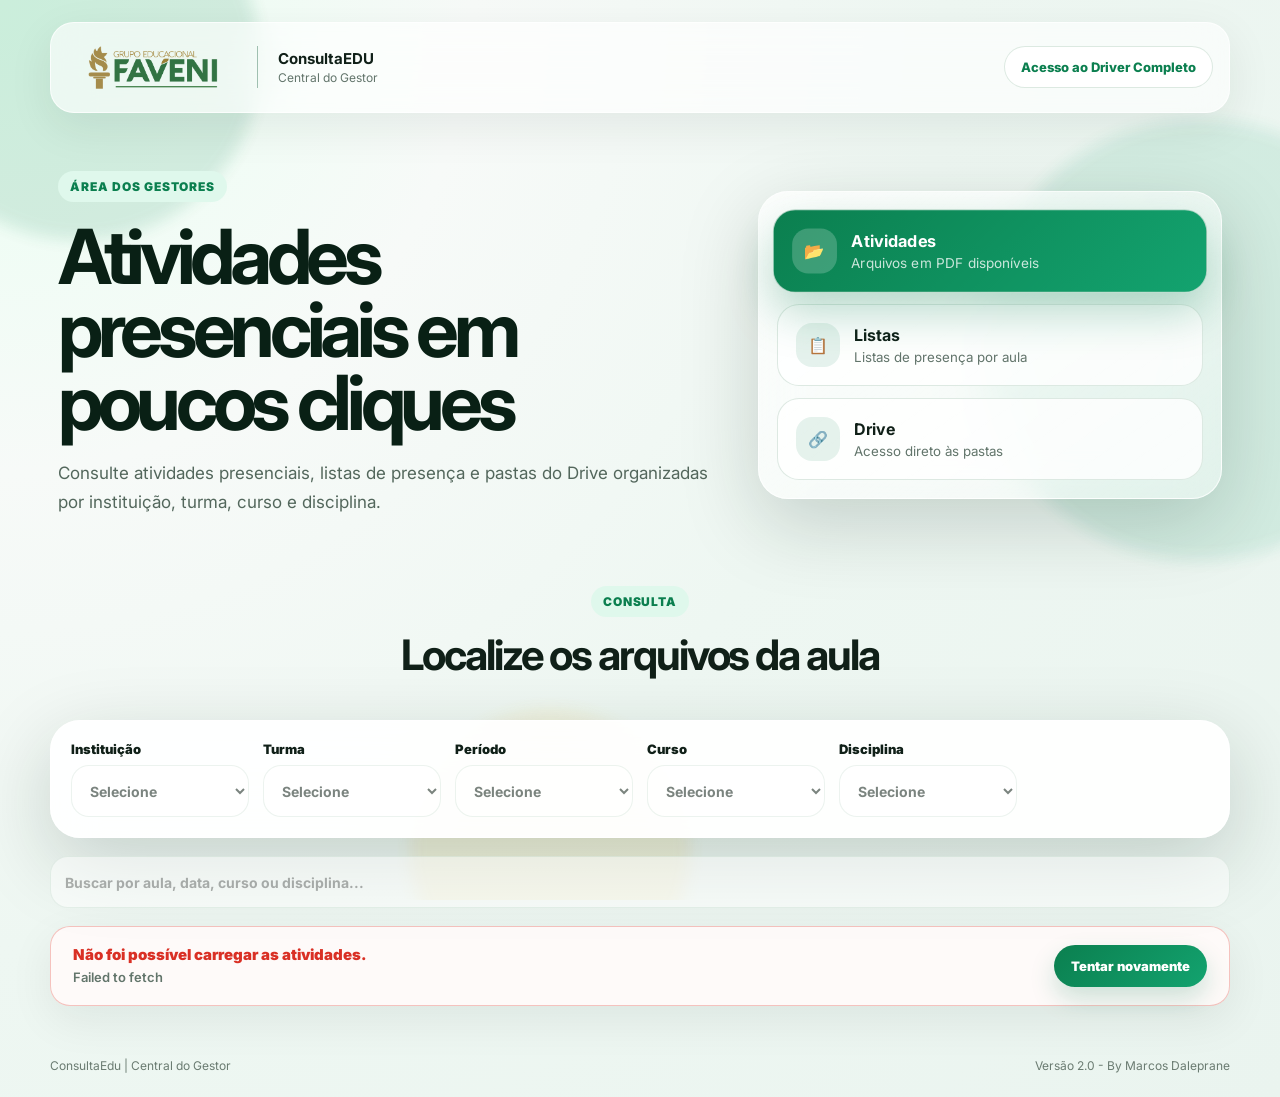
==== index.html @ b2629a64 "ATT" ====
<!DOCTYPE html>
<html lang="pt-BR">
<head>
  <meta charset="UTF-8" />
  <meta name="viewport" content="width=device-width, initial-scale=1.0" />

  <title>ConsultaEDU | Central do Gestor</title>
  <link rel="icon" type="image/png" href="../favicon.png">

  <link rel="preconnect" href="https://fonts.googleapis.com">
  <link rel="preconnect" href="https://fonts.gstatic.com" crossorigin>
  <link href="https://fonts.googleapis.com/css2?family=Inter:wght@400;600;700;800;900&display=swap" rel="stylesheet">

  <link rel="stylesheet" href="style.css?v=3" />
</head>
<body>

<div class="page-bg">
  <div class="orb orb-1"></div>
  <div class="orb orb-2"></div>
  <div class="orb orb-3"></div>
</div>

<header class="hero">
  <nav class="topbar">
    <div class="brand">
      <img src="../grupo-faveni.png" alt="Grupo Educacional FAVENI" class="brand-logo">

      <div class="brand-divider"></div>

      <div class="brand-text">
        <strong>ConsultaEDU</strong>
        <span>Central do Gestor</span>
      </div>
    </div>

    <a class="topbar-link" href="https://drive.google.com/drive/folders/17gSb-hrzUjOFgUh5Elm1ynC3Q3QbxxSM?usp=sharing">
      Acesso ao Driver Completo
    </a>
  </nav>

  <section class="hero-content">
    <div class="hero-copy">
      <div class="eyebrow">Área dos gestores</div>
      <h1>Atividades presenciais em poucos cliques</h1>
      <p>
        Consulte atividades presenciais, listas de presença e pastas do Drive
        organizadas por instituição, turma, curso e disciplina.
      </p>
    </div>

    <div class="hero-panel">
      <div class="mini-card active">
        <span>📂</span>
        <div>
          <strong>Atividades</strong>
          <small>Arquivos em PDF disponíveis</small>
        </div>
      </div>

      <div class="mini-card">
        <span>📋</span>
        <div>
          <strong>Listas</strong>
          <small>Listas de presença por aula</small>
        </div>
      </div>

      <div class="mini-card">
        <span>🔗</span>
        <div>
          <strong>Drive</strong>
          <small>Acesso direto às pastas</small>
        </div>
      </div>
    </div>
  </section>
</header>

<main class="container">

  <section class="section-title">
    <span>Consulta</span>
    <h2>Localize os arquivos da aula</h2>
  </section>

  <section id="avisos" class="avisos"></section>

  <section class="painel-filtros" id="painelFiltros">
    <div class="campo">
      <label for="instituicao">Instituição</label>
      <select id="instituicao" disabled>
        <option value="">Selecione</option>
      </select>
    </div>

    <div class="campo">
      <label for="turma">Turma</label>
      <select id="turma" disabled>
        <option value="">Selecione</option>
      </select>
    </div>

    <div class="campo">
      <label for="periodo">Período</label>
      <select id="periodo" disabled>
        <option value="">Selecione</option>
      </select>
    </div>

    <div class="campo" id="campoIngresso" hidden>
      <label for="ingresso">Mês de ingresso</label>
      <select id="ingresso" disabled>
        <option value="">Selecione</option>
      </select>
    </div>

    <div class="campo">
      <label for="curso">Curso</label>
      <select id="curso" disabled>
        <option value="">Selecione</option>
      </select>
    </div>

    <div class="campo" id="campoDisciplina">
      <label for="disciplina">Disciplina</label>
      <select id="disciplina" disabled>
        <option value="">Selecione</option>
      </select>
    </div>
  </section>

  <section class="busca">
    <input
      id="pesquisa"
      type="text"
      placeholder="Buscar por aula, data, curso ou disciplina..."
      disabled
    />
  </section>

  <section id="carregamentoBase" class="carregamento-base" aria-live="polite">
    <div class="carregamento-spinner" aria-hidden="true"></div>

    <div class="carregamento-texto">
      <strong id="carregamentoTitulo">Carregando a base de atividades...</strong>
      <span id="carregamentoMensagem">Na primeira abertura, isso pode levar alguns segundos.</span>
    </div>

    <button id="botaoTentarNovamente" class="botao-recarregar" type="button" hidden>
      Tentar novamente
    </button>
  </section>

  <section id="status" class="status oculto">Aguardando carregamento...</section>

  <section id="resultado" class="resultado"></section>

</main>

<footer class="footer">
  <span>ConsultaEdu | Central do Gestor</span>
  <span>Versão 2.0 - By Marcos Daleprane</span>
</footer>

<script src="app.js?v=18"></script>
</body>
</html>
---- style.css ----
:root {
  --surface: rgba(255, 255, 255, 0.92);
  --text: #102018;
  --muted: #62756b;
  --green: #0b7f4f;
  --green-2: #13a36f;
  --green-3: #dff8ec;
  --yellow: #f3c74f;
  --border: rgba(213, 228, 219, 0.82);
  --shadow: 0 24px 80px rgba(5, 35, 22, 0.18);
}

* {
  box-sizing: border-box;
}

body {
  margin: 0;
  min-height: 100vh;
  font-family: "Inter", Arial, sans-serif;
  color: var(--text);
  background: radial-gradient(circle at top left, #e9fff2 0, #f7faf8 28%, #eef7f2 56%, #eaf4ef 100%);
  overflow-x: hidden;
}

.page-bg {
  position: fixed;
  inset: 0;
  pointer-events: none;
  overflow: hidden;
  z-index: -1;
}

.orb {
  position: absolute;
  border-radius: 999px;
  filter: blur(8px);
  opacity: 0.75;
}

.orb-1 {
  width: 360px;
  height: 360px;
  background: rgba(11, 127, 79, 0.18);
  top: -120px;
  left: -100px;
}

.orb-2 {
  width: 440px;
  height: 440px;
  background: rgba(19, 163, 111, 0.16);
  right: -140px;
  top: 120px;
}

.orb-3 {
  width: 280px;
  height: 280px;
  background: rgba(243, 199, 79, 0.18);
  bottom: -90px;
  left: 32%;
}

.hero {
  max-width: 1220px;
  margin: 0 auto;
  padding: 22px 20px 14px;
}

.topbar {
  min-height: 74px;
  padding: 14px 16px;
  border-radius: 24px;
  background: rgba(255, 255, 255, 0.62);
  border: 1px solid rgba(255, 255, 255, 0.72);
  backdrop-filter: blur(20px);
  box-shadow: 0 14px 45px rgba(5, 35, 22, 0.08);
  display: flex;
  justify-content: space-between;
  gap: 18px;
  align-items: center;
}

.brand {
  display: flex;
  align-items: center;
}

.brand-logo {
  width: 170px;
  max-width: 170px;
  height: auto;
  display: block;
  object-fit: contain;
  flex-shrink: 0;
}

.brand-divider {
  width: 1px;
  height: 42px;
  background: rgba(0, 80, 45, 0.35);
  margin: 0 20px;
  flex-shrink: 0;
}

.brand-text strong,
.brand-text span {
  display: block;
}

.brand strong {
  font-size: 15px;
}

.brand span {
  margin-top: 2px;
  color: var(--muted);
  font-size: 12px;
}

.topbar-link {
  padding: 12px 16px;
  border-radius: 999px;
  color: var(--green);
  background: #fff;
  border: 1px solid var(--border);
  font-size: 13px;
  font-weight: 800;
  text-decoration: none;
}

.hero-content {
  padding: 58px 8px 28px;
  display: grid;
  grid-template-columns: 1.18fr 0.82fr;
  gap: 32px;
  align-items: center;
}

.eyebrow {
  width: fit-content;
  padding: 8px 12px;
  border-radius: 999px;
  background: var(--green-3);
  color: var(--green);
  font-weight: 900;
  font-size: 12px;
  text-transform: uppercase;
  letter-spacing: 0.08em;
}

h1, h2, h3, p {
  margin: 0;
}

.hero-copy h1 {
  margin-top: 18px;
  max-width: 760px;
  font-size: clamp(38px, 6vw, 76px);
  line-height: 0.96;
  letter-spacing: -0.07em;
  color: #092015;
}

.hero-copy p {
  max-width: 660px;
  margin-top: 20px;
  color: #53675c;
  font-size: 17px;
  line-height: 1.75;
}

.hero-panel {
  padding: 18px;
  border-radius: 30px;
  background: linear-gradient(145deg, rgba(255,255,255,0.78), rgba(255,255,255,0.36));
  border: 1px solid rgba(255,255,255,0.76);
  box-shadow: var(--shadow);
  backdrop-filter: blur(20px);
  display: grid;
  gap: 12px;
}

.mini-card {
  padding: 18px;
  border-radius: 22px;
  background: rgba(255,255,255,0.8);
  border: 1px solid rgba(213,228,219,0.8);
  display: flex;
  gap: 14px;
  align-items: center;
}

.mini-card.active {
  background: linear-gradient(135deg, var(--green), var(--green-2));
  color: #fff;
  transform: scale(1.02);
  box-shadow: 0 20px 44px rgba(11,127,79,0.28);
}

.mini-card span {
  width: 44px;
  height: 44px;
  display: grid;
  place-items: center;
  border-radius: 16px;
  background: rgba(11,127,79,0.1);
}

.mini-card.active span {
  background: rgba(255,255,255,0.2);
}

.mini-card strong,
.mini-card small {
  display: block;
}

.mini-card small {
  margin-top: 4px;
  color: var(--muted);
}

.mini-card.active small {
  color: rgba(255,255,255,0.78);
}

.container {
  max-width: 1220px;
  margin: 0 auto 32px;
  padding: 0 20px;
}

.section-title {
  text-align: center;
  margin: 26px auto 22px;
}

.section-title span {
  display: inline-block;
  padding: 8px 12px;
  border-radius: 999px;
  background: var(--green-3);
  color: var(--green);
  font-size: 12px;
  font-weight: 900;
  text-transform: uppercase;
  letter-spacing: 0.08em;
}

.section-title h2 {
  margin-top: 12px;
  font-size: clamp(28px, 4vw, 42px);
  letter-spacing: -0.05em;
}

.avisos {
  margin: 0 auto 18px;
  display: grid;
  gap: 12px;
}

.aviso {
  padding: 18px 20px;
  border-radius: 22px;
  background: rgba(255, 248, 220, 0.9);
  border: 1px solid rgba(243, 199, 79, 0.55);
  box-shadow: 0 14px 45px rgba(5,35,22,0.08);
  color: #5d4300;
}

.painel-filtros {
  padding: 20px;
  border-radius: 30px;
  background: var(--surface);
  border: 1px solid rgba(255,255,255,0.9);
  box-shadow: var(--shadow);
  backdrop-filter: blur(22px);
  display: grid;
  grid-template-columns: repeat(auto-fit, minmax(180px, 1fr));
  gap: 14px;
}

#campoIngresso[hidden] {
  display: none !important;
}

.campo label {
  display: block;
  margin-bottom: 8px;
  color: var(--text);
  font-size: 13px;
  font-weight: 900;
}

select,
input {
  width: 100%;
  min-height: 52px;
  padding: 0 14px;
  border-radius: 18px;
  border: 1px solid var(--border);
  background: rgba(255,255,255,0.92);
  color: var(--text);
  font-family: "Inter", Arial, sans-serif;
  font-size: 14px;
  font-weight: 700;
  outline: none;
}

select:disabled {
  opacity: 0.55;
  cursor: not-allowed;
}

select:focus,
input:focus {
  border-color: rgba(11,127,79,0.55);
  box-shadow: 0 0 0 4px rgba(11,127,79,0.1);
}

.busca {
  margin: 18px 0;
}

.status {
  margin: 16px 0 20px;
  padding: 14px 18px;
  border-radius: 20px;
  background: rgba(255,255,255,0.72);
  border: 1px solid rgba(255,255,255,0.9);
  color: var(--muted);
  font-size: 14px;
  font-weight: 800;
  box-shadow: 0 14px 45px rgba(5,35,22,0.06);
}

.resultado {
  display: grid;
  grid-template-columns: repeat(3, 1fr);
  gap: 18px;
}

.card {
  min-height: 250px;
  padding: 24px;
  border-radius: 30px;
  background: var(--surface);
  border: 1px solid rgba(255,255,255,0.9);
  box-shadow: var(--shadow);
  backdrop-filter: blur(22px);
  transition: 0.22s ease;
}

.card:hover {
  transform: translateY(-3px);
  box-shadow: 0 30px 90px rgba(5,35,22,0.23);
}

.card h3 {
  margin-top: 10px;
  font-size: 26px;
  letter-spacing: -0.05em;
}

.meta {
  margin: 12px 0 18px;
  color: var(--muted);
  font-size: 14px;
  line-height: 1.65;
}

.status-tag {
  display: inline-flex;
  width: fit-content;
  padding: 8px 12px;
  border-radius: 999px;
  font-size: 12px;
  font-weight: 900;
}

.status-completo {
  background: var(--green-3);
  color: var(--green);
}

.status-alerta {
  background: rgba(243,199,79,0.25);
  color: #8a6400;
}

.acoes {
  display: grid;
  gap: 10px;
}

.acoes a {
  min-height: 46px;
  padding: 0 16px;
  border-radius: 999px;
  display: inline-flex;
  align-items: center;
  justify-content: center;
  text-decoration: none;
  font-size: 14px;
  font-weight: 900;
  transition: 0.2s ease;
}

.acoes a:hover {
  transform: translateY(-2px);
}

.btn-principal {
  background: linear-gradient(135deg, var(--green), var(--green-2));
  color: #fff;
  box-shadow: 0 14px 28px rgba(11,127,79,0.22);
}

.btn-secundario {
  background: #fff;
  color: var(--green);
  border: 1px solid rgba(11,127,79,0.25);
}

.footer {
  max-width: 1220px;
  margin: 0 auto 24px;
  padding: 0 20px;
  display: flex;
  justify-content: space-between;
  gap: 12px;
  color: #6a7b71;
  font-size: 12px;
}

@media (max-width: 980px) {
  .hero-content {
    grid-template-columns: 1fr;
    padding-top: 38px;
  }

  .hero-panel {
    display: none;
  }

  .resultado {
    grid-template-columns: 1fr 1fr;
  }
}

@media (max-width: 640px) {
  .hero {
    padding: 12px 12px 10px;
  }

  .brand-logo {
    width: 135px;
    max-width: 135px;
  }

  .brand-divider {
    height: 34px;
    margin: 0 12px;
  }

  .topbar {
    align-items: flex-start;
    flex-direction: column;
    border-radius: 20px;
  }

  .topbar-link {
    width: 100%;
    text-align: center;
  }

  .hero-content {
    padding: 32px 4px 18px;
  }

  .hero-copy h1 {
    font-size: clamp(36px, 13vw, 52px);
  }

  .hero-copy p {
    font-size: 15px;
  }

  .container {
    padding: 0 12px;
  }

  .resultado {
    grid-template-columns: 1fr;
  }

  .card {
    border-radius: 24px;
  }

  .footer {
    flex-direction: column;
    padding: 0 12px;
  }
}

@media (min-width: 981px) {
  .painel-filtros {
    grid-template-columns: repeat(6, minmax(0, 1fr));
  }

  .painel-filtros.sem-ingresso {
    grid-template-columns: repeat(5, minmax(0, 1fr));
  }

  #campoDisciplina {
    grid-column: auto;
    max-width: none;
    margin: 0;
  }
}

@media (max-width: 980px) {
  .painel-filtros,
  .painel-filtros.sem-ingresso {
    grid-template-columns: repeat(2, minmax(0, 1fr));
  }
}

@media (max-width: 640px) {
  .painel-filtros,
  .painel-filtros.sem-ingresso {
    grid-template-columns: 1fr;
  }
}

/* ===== Carregamento da base ===== */
.status.oculto {
  display: none;
}

.carregamento-base {
  width: 100%;
  margin: 16px 0 20px;
  padding: 18px 22px;
  display: flex;
  align-items: center;
  gap: 16px;
  border-radius: 20px;
  background: rgba(255, 255, 255, 0.86);
  border: 1px solid rgba(11, 127, 79, 0.16);
  box-shadow: 0 14px 45px rgba(5, 35, 22, 0.07);
  transition: opacity .3s ease, transform .3s ease;
}

.carregamento-base.oculto {
  display: none;
}

.carregamento-spinner {
  width: 30px;
  height: 30px;
  flex: 0 0 30px;
  border: 3px solid var(--green-3);
  border-top-color: var(--green);
  border-radius: 50%;
  animation: girarLoading .8s linear infinite;
}

@keyframes girarLoading {
  to {
    transform: rotate(360deg);
  }
}

.carregamento-texto {
  flex: 1;
  min-width: 0;
}

.carregamento-texto strong,
.carregamento-texto span {
  display: block;
}

.carregamento-texto strong {
  color: var(--green);
  font-size: 15px;
  font-weight: 900;
}

.carregamento-texto span {
  margin-top: 4px;
  color: var(--muted);
  font-size: 13px;
  font-weight: 600;
  line-height: 1.45;
}

.carregamento-base.sucesso .carregamento-spinner {
  border: 0;
  animation: none;
  display: grid;
  place-items: center;
  background: var(--green-3);
}

.carregamento-base.sucesso .carregamento-spinner::before {
  content: "✓";
  color: var(--green);
  font-size: 18px;
  font-weight: 900;
}

.carregamento-base.erro {
  border-color: rgba(217, 48, 37, 0.28);
  background: rgba(255, 250, 249, 0.94);
}

.carregamento-base.erro .carregamento-spinner {
  display: none;
}

.carregamento-base.erro .carregamento-texto strong {
  color: #d93025;
}

.botao-recarregar {
  flex: 0 0 auto;
  min-height: 42px;
  padding: 0 17px;
  border: 0;
  border-radius: 999px;
  background: linear-gradient(135deg, var(--green), var(--green-2));
  color: #fff;
  font-family: "Inter", Arial, sans-serif;
  font-size: 13px;
  font-weight: 900;
  cursor: pointer;
  box-shadow: 0 12px 26px rgba(11, 127, 79, 0.20);
  transition: .2s ease;
}

.botao-recarregar:hover {
  transform: translateY(-1px);
}

input:disabled {
  opacity: 0.55;
  cursor: not-allowed;
}

@media (max-width: 640px) {
  .carregamento-base {
    align-items: flex-start;
    flex-wrap: wrap;
    padding: 16px;
  }

  .botao-recarregar {
    width: 100%;
  }
}
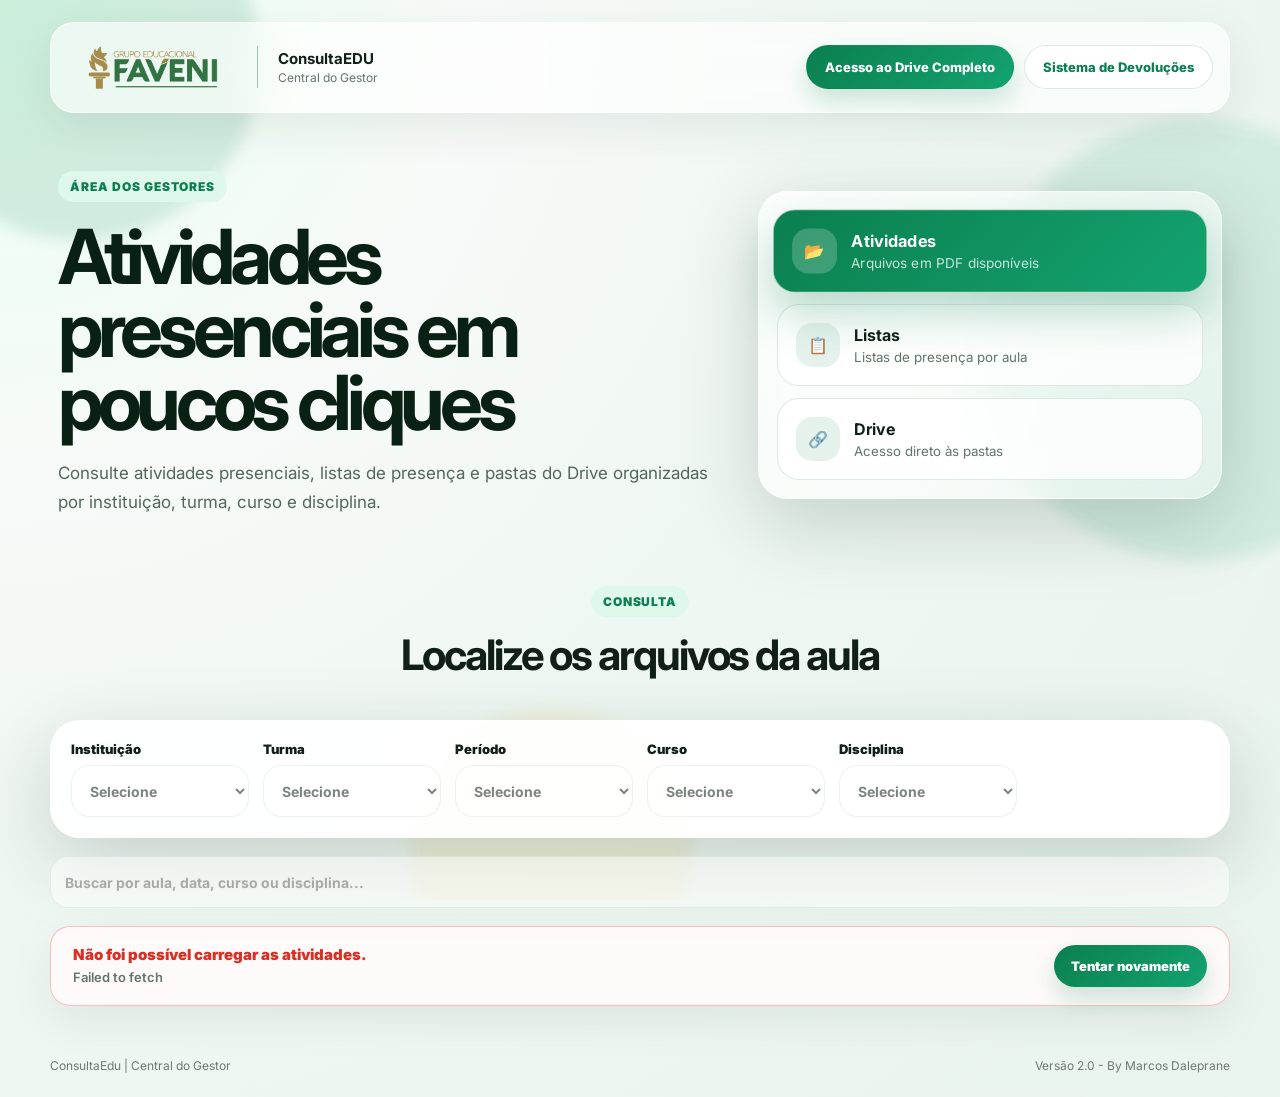
==== commit 8e6dee1a: "atttt" ====
--- a/index.html
+++ b/index.html
@@ -11,7 +11,7 @@
   <link rel="preconnect" href="https://fonts.gstatic.com" crossorigin>
   <link href="https://fonts.googleapis.com/css2?family=Inter:wght@400;600;700;800;900&display=swap" rel="stylesheet">
 
-  <link rel="stylesheet" href="style.css?v=3" />
+  <link rel="stylesheet" href="style.css?v=4" />
 </head>
 <body>
 
@@ -34,9 +34,17 @@
       </div>
     </div>
 
-    <a class="topbar-link" href="https://drive.google.com/drive/folders/17gSb-hrzUjOFgUh5Elm1ynC3Q3QbxxSM?usp=sharing">
-      Acesso ao Driver Completo
-    </a>
+    <div class="topbar-actions">
+      <a class="topbar-link topbar-link-primary"
+         href="https://drive.google.com/drive/folders/17gSb-hrzUjOFgUh5Elm1ynC3Q3QbxxSM?usp=sharing">
+        Acesso ao Drive Completo
+      </a>
+
+      <a class="topbar-link"
+         href="https://atividades.consultaedu.com.br/devolucao/">
+        Sistema de Devoluções
+      </a>
+    </div>
   </nav>
 
   <section class="hero-content">
--- a/style.css
+++ b/style.css
@@ -119,15 +119,49 @@
   font-size: 12px;
 }
 
+.topbar-actions {
+  display: flex;
+  align-items: center;
+  justify-content: flex-end;
+  gap: 10px;
+  flex-wrap: wrap;
+}
+
 .topbar-link {
-  padding: 12px 16px;
+  min-height: 44px;
+  padding: 0 18px;
   border-radius: 999px;
   color: var(--green);
   background: #fff;
   border: 1px solid var(--border);
+  display: inline-flex;
+  align-items: center;
+  justify-content: center;
   font-size: 13px;
   font-weight: 800;
+  line-height: 1.2;
+  text-align: center;
   text-decoration: none;
+  white-space: nowrap;
+  transition: 0.2s ease;
+}
+
+.topbar-link:hover {
+  transform: translateY(-1px);
+  border-color: rgba(11, 127, 79, 0.32);
+  box-shadow: 0 10px 24px rgba(5, 35, 22, 0.08);
+}
+
+.topbar-link-primary {
+  color: #fff;
+  background: linear-gradient(135deg, var(--green), var(--green-2));
+  border-color: transparent;
+  box-shadow: 0 12px 26px rgba(11, 127, 79, 0.20);
+}
+
+.topbar-link-primary:hover {
+  border-color: transparent;
+  box-shadow: 0 15px 30px rgba(11, 127, 79, 0.26);
 }
 
 .hero-content {
@@ -469,6 +503,13 @@
     align-items: flex-start;
     flex-direction: column;
     border-radius: 20px;
+  }
+
+  .topbar-actions {
+    width: 100%;
+    display: grid;
+    grid-template-columns: 1fr;
+    gap: 10px;
   }
 
   .topbar-link {
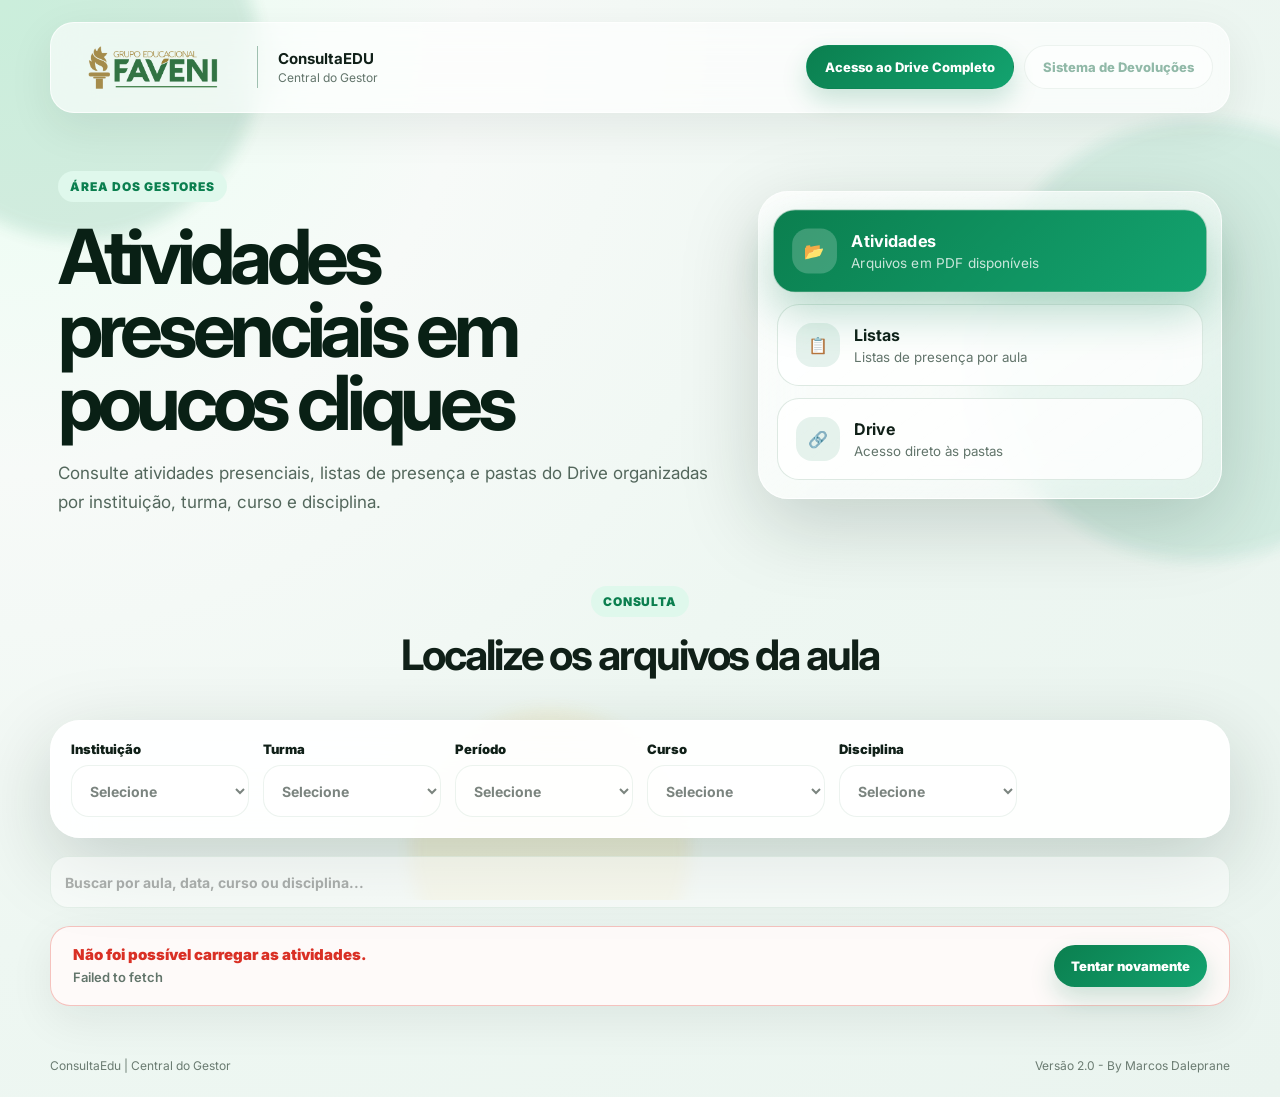
==== commit e83203e9: "att" ====
--- a/index.html
+++ b/index.html
@@ -40,8 +40,8 @@
         Acesso ao Drive Completo
       </a>
 
-      <a class="topbar-link"
-         href="https://atividades.consultaedu.com.br/devolucao/">
+      <a class="topbar-link topbar-link-disabled"
+         aria-disabled="true">
         Sistema de Devoluções
       </a>
     </div>
@@ -171,6 +171,6 @@
   <span>Versão 2.0 - By Marcos Daleprane</span>
 </footer>
 
-<script src="app.js?v=18"></script>
+<script src="app.js?v=19"></script>
 </body>
 </html>
--- a/style.css
+++ b/style.css
@@ -164,6 +164,22 @@
   box-shadow: 0 15px 30px rgba(11, 127, 79, 0.26);
 }
 
+
+/* ===== Botão temporariamente desativado ===== */
+.topbar-link[data-ativo="false"] {
+  pointer-events: none;
+  cursor: not-allowed;
+  opacity: 0.52;
+  filter: grayscale(0.35);
+  box-shadow: none;
+  transform: none;
+}
+
+.topbar-link[data-ativo="false"]:hover {
+  transform: none;
+  box-shadow: none;
+}
+
 .hero-content {
   padding: 58px 8px 28px;
   display: grid;
@@ -704,3 +720,11 @@
     width: 100%;
   }
 }
+
+.topbar-link-disabled {
+  opacity: 0.5;
+  cursor: not-allowed;
+  pointer-events: none;
+  filter: grayscale(0.35);
+  box-shadow: none;
+}
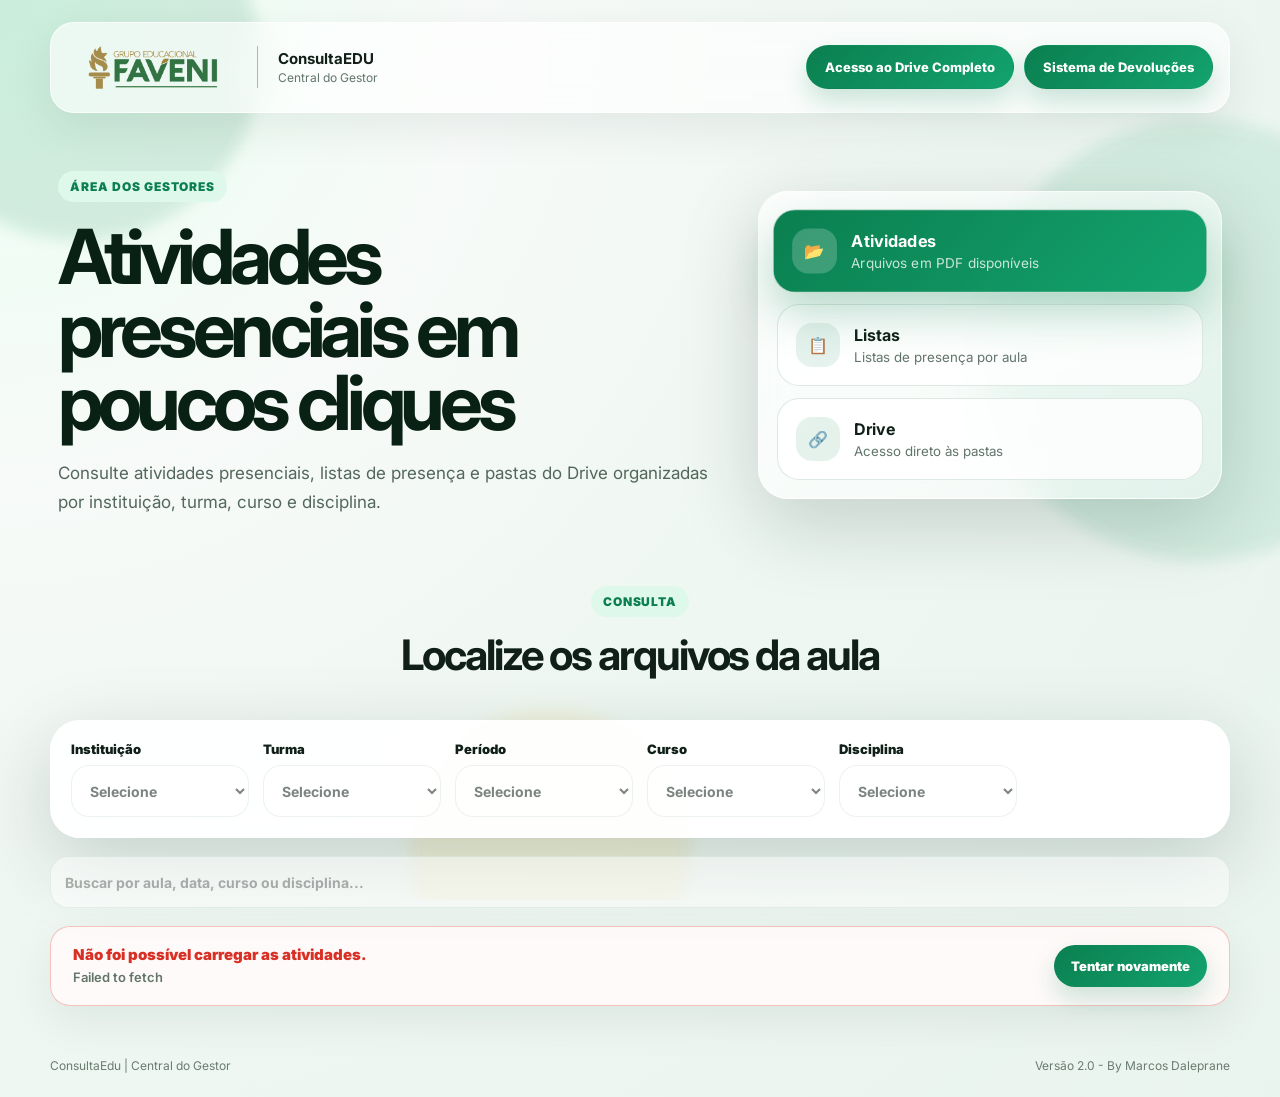
==== commit 724cc867: "enable" ====
--- a/index.html
+++ b/index.html
@@ -10,6 +10,14 @@
   <link rel="preconnect" href="https://fonts.googleapis.com">
   <link rel="preconnect" href="https://fonts.gstatic.com" crossorigin>
   <link href="https://fonts.googleapis.com/css2?family=Inter:wght@400;600;700;800;900&display=swap" rel="stylesheet">
+
+  <script>
+    const MANUTENCAO = false;
+
+    if (MANUTENCAO) {
+      window.location.replace("manutencao.html");
+    }
+  </script>
 
   <link rel="stylesheet" href="style.css?v=4" />
 </head>
@@ -40,8 +48,8 @@
         Acesso ao Drive Completo
       </a>
 
-      <a class="topbar-link topbar-link-disabled"
-         aria-disabled="true">
+      <a class="topbar-link topbar-link-primary"
+         href="https://consultaedu.com.br/devolucao/">
         Sistema de Devoluções
       </a>
     </div>
